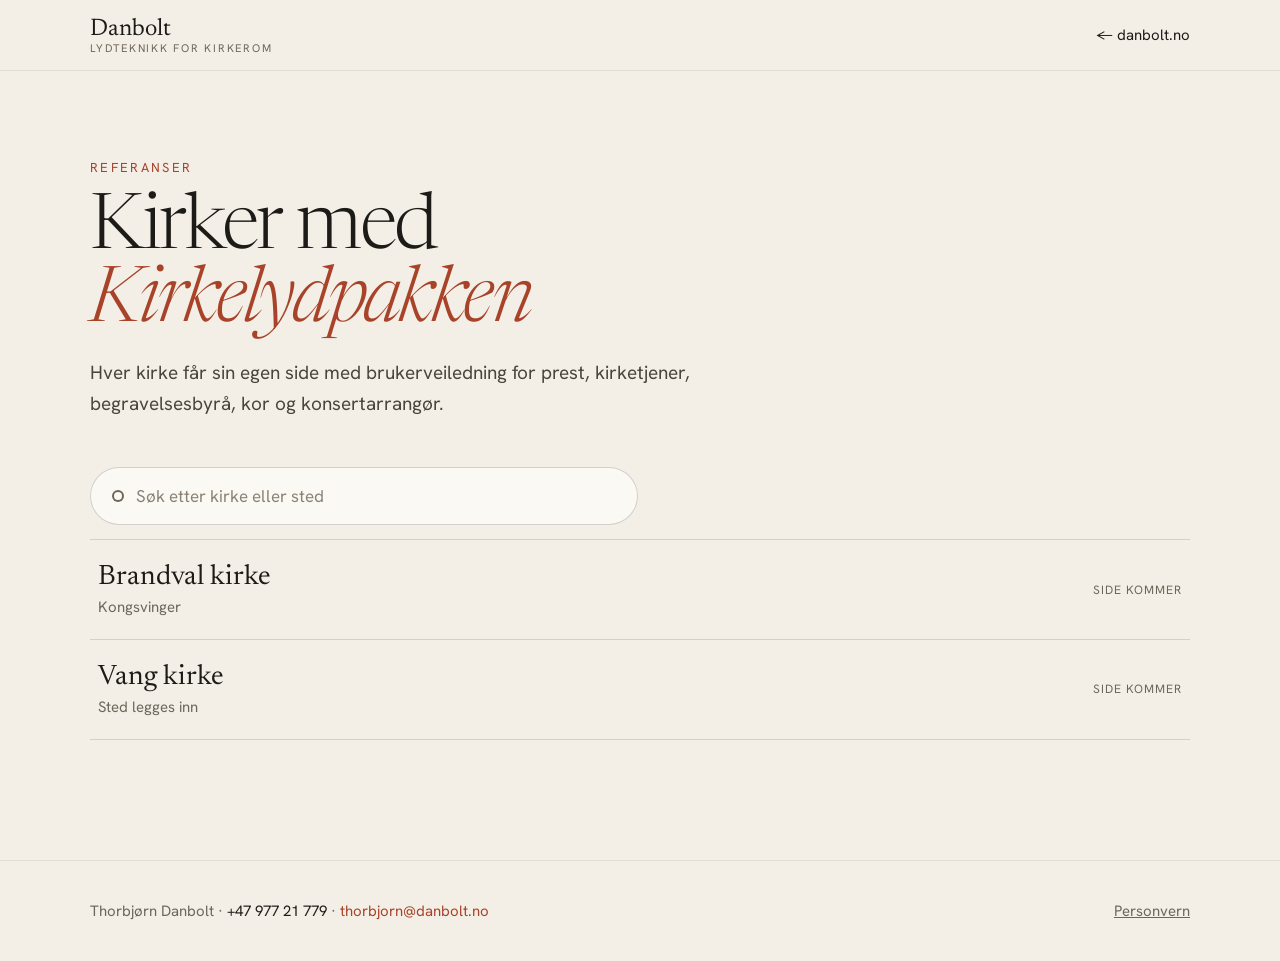
==== index.html @ d250169a "Legg til forside og netlify.toml" ====
<!DOCTYPE html>
<html lang="nb">
<head>
<meta charset="utf-8">
<meta name="viewport" content="width=device-width, initial-scale=1">
<title>Kirker med Kirkelydpakken | Danbolt</title>
<meta name="description" content="Oversikt over kirker med lydanlegg fra Danbolt. Hver kirke har egen side med brukerveiledning og teknisk informasjon.">
<link rel="canonical" href="https://kirker.danbolt.no/">
<meta name="theme-color" content="#f3efe6">
<link rel="preconnect" href="https://fonts.googleapis.com">
<link rel="preconnect" href="https://fonts.gstatic.com" crossorigin>
<link href="https://fonts.googleapis.com/css2?family=Newsreader:ital,opsz,wght@0,6..72,300;0,6..72,400;1,6..72,300;1,6..72,400&family=Hanken+Grotesk:wght@400;500;600&display=swap" rel="stylesheet">
<style>
body{margin:0;background:#f3efe6;color:#1d1b17;font-family:'Hanken Grotesk',sans-serif;-webkit-font-smoothing:antialiased}
a{color:#a8432a;text-decoration:none}
a:hover{color:#7a2e1b}
input::placeholder{color:#8a8274}
input[type=search]::-webkit-search-cancel-button{display:none}
.rad:hover{background:#ebe5d9}
</style>
</head>
<body>
<header style="border-bottom:1px solid rgba(29,27,23,.08)">
  <div style="max-width:1100px;margin:0 auto;padding:16px 32px;display:flex;flex-wrap:wrap;justify-content:space-between;align-items:center;gap:14px">
    <a href="https://danbolt.no/" style="display:flex;flex-direction:column;color:#1d1b17;line-height:1.1"><span style="font-family:'Newsreader',serif;font-size:24px">Danbolt</span><span style="font-size:11px;letter-spacing:.16em;text-transform:uppercase;color:#6d665b">Lydteknikk for kirkerom</span></a>
    <a href="https://danbolt.no/" style="font-size:15px;color:#1d1b17">← danbolt.no</a>
  </div>
</header>

<main style="max-width:1100px;margin:0 auto;padding:88px 32px 120px;display:flex;flex-direction:column;gap:48px">
  <div style="display:flex;flex-direction:column;gap:18px;max-width:720px">
    <span style="font-size:13px;letter-spacing:.18em;text-transform:uppercase;color:#a8432a">Referanser</span>
    <h1 style="font-family:'Newsreader',serif;font-weight:300;font-size:clamp(48px,6vw,88px);line-height:.95;letter-spacing:-.03em;margin:0;text-wrap:balance">Kirker med <em style="color:#a8432a">Kirkelydpakken</em></h1>
    <p style="font-size:19px;line-height:1.6;color:#4a453c;margin:0;text-wrap:pretty">Hver kirke får sin egen side med brukerveiledning for prest, kirketjener, begravelsesbyrå, kor og konsertarrangør.</p>
  </div>

  <div style="display:flex;flex-direction:column;gap:14px">
    <label style="display:flex;align-items:center;gap:12px;background:#fbf9f4;border-radius:999px;padding:4px 6px 4px 22px;box-shadow:inset 0 0 0 1px rgba(29,27,23,.18);max-width:520px">
      <span style="width:12px;height:12px;border-radius:50%;box-shadow:inset 0 0 0 2px #6d665b;flex:none"></span>
      <input id="sok" type="search" aria-label="Søk etter kirke eller sted" placeholder="Søk etter kirke eller sted" style="flex:1;min-width:0;border:0;outline:0;background:transparent;font:400 17px 'Hanken Grotesk',sans-serif;color:#1d1b17;padding:14px 0">
    </label>
    <div style="display:flex;flex-direction:column;border-top:1px solid rgba(29,27,23,.15)">
      <div class="kirke" data-sok="brandval kirke kongsvinger" style="display:grid;grid-template-columns:minmax(0,1fr) auto;gap:6px 16px;align-items:center;padding:22px 8px;border-bottom:1px solid rgba(29,27,23,.15)">
        <span style="display:flex;flex-direction:column;gap:4px"><span style="font-family:'Newsreader',serif;font-size:28px;line-height:1.1">Brandval kirke</span><span style="font-size:15px;color:#6d665b">Kongsvinger</span></span>
        <span style="font-size:12px;letter-spacing:.08em;text-transform:uppercase;color:#6d665b">Side kommer</span>
      </div>
      <div class="kirke" data-sok="vang kirke" style="display:grid;grid-template-columns:minmax(0,1fr) auto;gap:6px 16px;align-items:center;padding:22px 8px;border-bottom:1px solid rgba(29,27,23,.15)">
        <span style="display:flex;flex-direction:column;gap:4px"><span style="font-family:'Newsreader',serif;font-size:28px;line-height:1.1">Vang kirke</span><span style="font-size:15px;color:#6d665b">Sted legges inn</span></span>
        <span style="font-size:12px;letter-spacing:.08em;text-transform:uppercase;color:#6d665b">Side kommer</span>
      </div>
      <!-- Når en kirkeside er klar: bytt <div class="kirke"> til <a class="kirke rad" href="/brandval-kirke/" style="...;color:#1d1b17"> og "Side kommer" til en pil → -->
      <span id="ingen" hidden style="padding:20px 8px;font-size:16px;color:#6d665b">Ingen kirker passer søket.</span>
    </div>
  </div>
</main>

<footer style="border-top:1px solid rgba(29,27,23,.08)">
  <div style="max-width:1100px;margin:0 auto;padding:40px 32px;display:flex;flex-wrap:wrap;justify-content:space-between;gap:12px 32px;font-size:15px;color:#6d665b">
    <span>Thorbjørn Danbolt · <a href="tel:+4797721779" style="color:#1d1b17">+47 977 21 779</a> · <a href="mailto:thorbjorn@danbolt.no">thorbjorn@danbolt.no</a></span>
    <a href="https://danbolt.no/personvern/" style="color:#6d665b;text-decoration:underline">Personvern</a>
  </div>
</footer>
<script>
var sok=document.getElementById('sok'),kirker=document.querySelectorAll('.kirke'),ingen=document.getElementById('ingen');
sok.addEventListener('input',function(){var q=sok.value.trim().toLowerCase(),n=0;kirker.forEach(function(k){var v=!q||k.dataset.sok.indexOf(q)>-1;k.style.display=v?'':'none';if(v)n++;});ingen.hidden=n>0;});
</script>
</body>
</html>
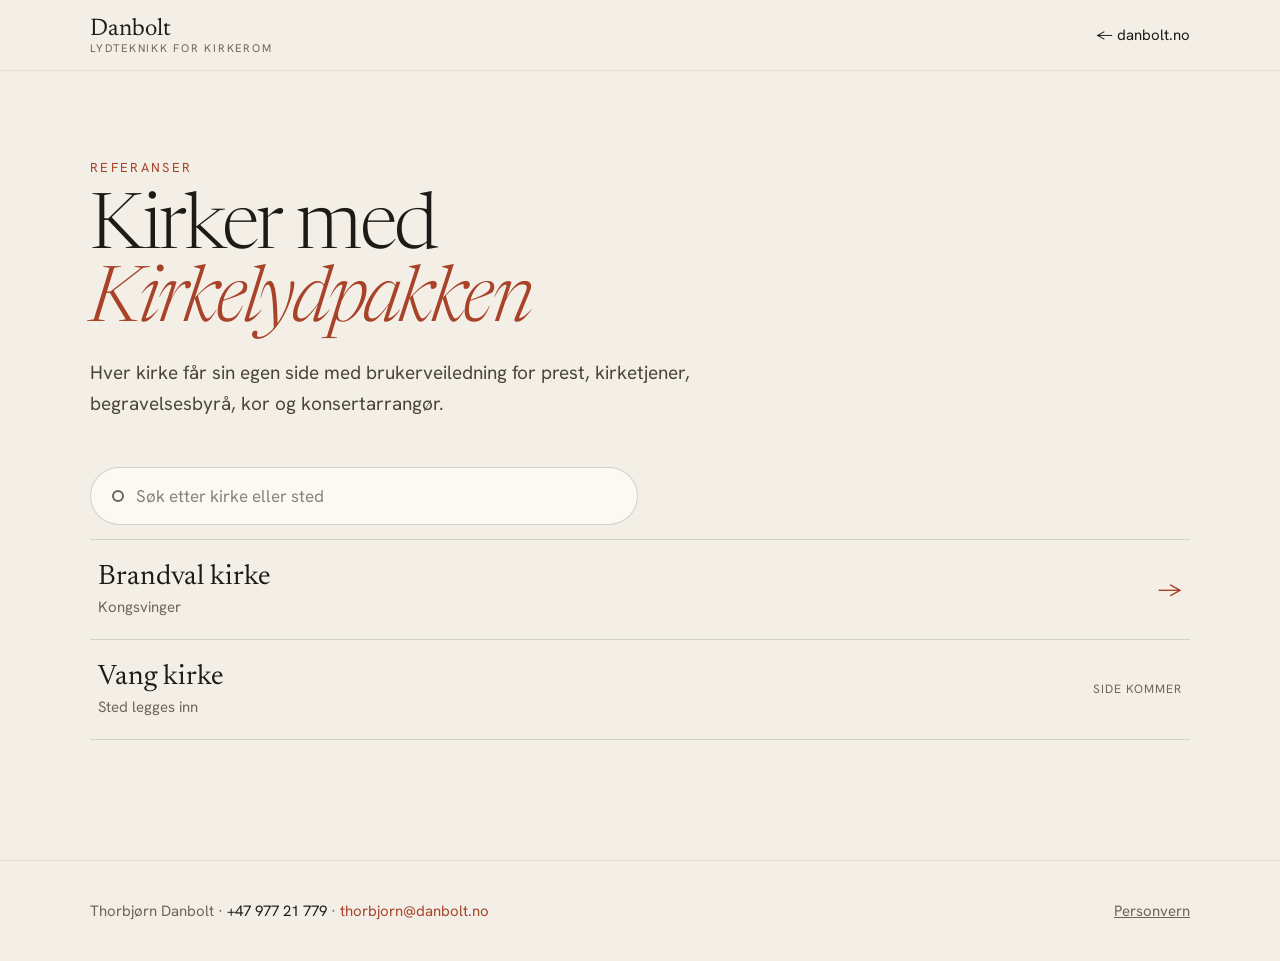
==== commit bd3a69b2: "Add files via upload" ====
--- a/index.html
+++ b/index.html
@@ -40,10 +40,10 @@
       <input id="sok" type="search" aria-label="Søk etter kirke eller sted" placeholder="Søk etter kirke eller sted" style="flex:1;min-width:0;border:0;outline:0;background:transparent;font:400 17px 'Hanken Grotesk',sans-serif;color:#1d1b17;padding:14px 0">
     </label>
     <div style="display:flex;flex-direction:column;border-top:1px solid rgba(29,27,23,.15)">
-      <div class="kirke" data-sok="brandval kirke kongsvinger" style="display:grid;grid-template-columns:minmax(0,1fr) auto;gap:6px 16px;align-items:center;padding:22px 8px;border-bottom:1px solid rgba(29,27,23,.15)">
+      <a class="kirke rad" href="/brandval-kirke/" data-sok="brandval kirke kongsvinger" style="display:grid;grid-template-columns:minmax(0,1fr) auto;gap:6px 16px;align-items:center;padding:22px 8px;border-bottom:1px solid rgba(29,27,23,.15);color:#1d1b17">
         <span style="display:flex;flex-direction:column;gap:4px"><span style="font-family:'Newsreader',serif;font-size:28px;line-height:1.1">Brandval kirke</span><span style="font-size:15px;color:#6d665b">Kongsvinger</span></span>
-        <span style="font-size:12px;letter-spacing:.08em;text-transform:uppercase;color:#6d665b">Side kommer</span>
-      </div>
+        <span style="font-size:22px;color:#a8432a">→</span>
+      </a>
       <div class="kirke" data-sok="vang kirke" style="display:grid;grid-template-columns:minmax(0,1fr) auto;gap:6px 16px;align-items:center;padding:22px 8px;border-bottom:1px solid rgba(29,27,23,.15)">
         <span style="display:flex;flex-direction:column;gap:4px"><span style="font-family:'Newsreader',serif;font-size:28px;line-height:1.1">Vang kirke</span><span style="font-size:15px;color:#6d665b">Sted legges inn</span></span>
         <span style="font-size:12px;letter-spacing:.08em;text-transform:uppercase;color:#6d665b">Side kommer</span>
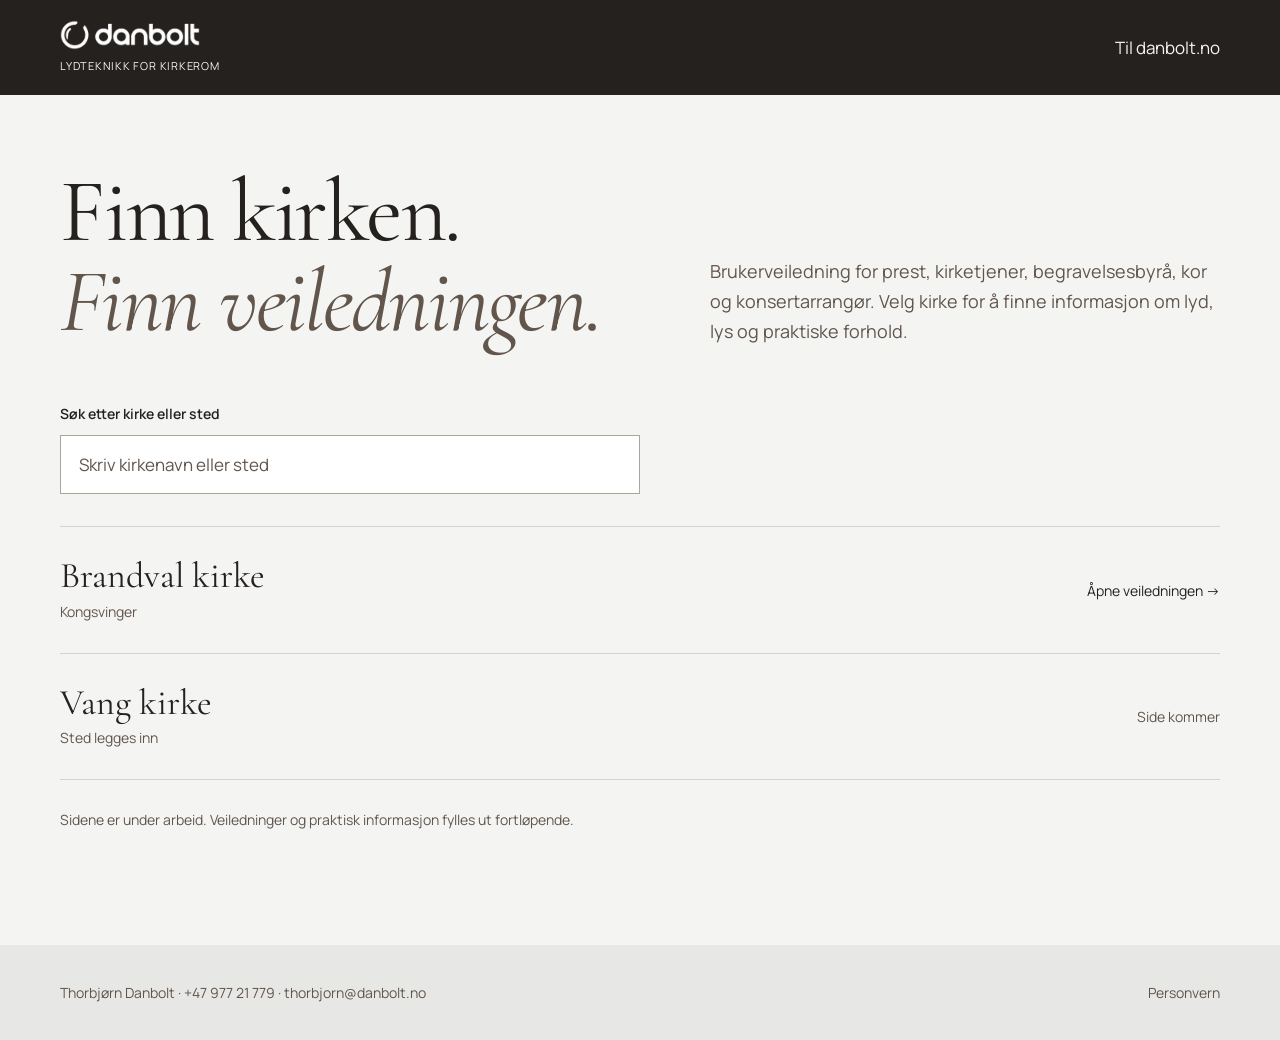
==== commit ab82b854: "Tilpass kirkeportal og veiledninger til Rom-design" ====
--- a/index.html
+++ b/index.html
@@ -1,68 +1,9 @@
-<!DOCTYPE html>
-<html lang="nb">
-<head>
-<meta charset="utf-8">
-<meta name="viewport" content="width=device-width, initial-scale=1">
-<title>Kirker med Kirkelydpakken | Danbolt</title>
-<meta name="description" content="Oversikt over kirker med lydanlegg fra Danbolt. Hver kirke har egen side med brukerveiledning og teknisk informasjon.">
-<link rel="canonical" href="https://kirker.danbolt.no/">
-<meta name="theme-color" content="#f3efe6">
-<link rel="preconnect" href="https://fonts.googleapis.com">
-<link rel="preconnect" href="https://fonts.gstatic.com" crossorigin>
-<link href="https://fonts.googleapis.com/css2?family=Newsreader:ital,opsz,wght@0,6..72,300;0,6..72,400;1,6..72,300;1,6..72,400&family=Hanken+Grotesk:wght@400;500;600&display=swap" rel="stylesheet">
-<style>
-body{margin:0;background:#f3efe6;color:#1d1b17;font-family:'Hanken Grotesk',sans-serif;-webkit-font-smoothing:antialiased}
-a{color:#a8432a;text-decoration:none}
-a:hover{color:#7a2e1b}
-input::placeholder{color:#8a8274}
-input[type=search]::-webkit-search-cancel-button{display:none}
-.rad:hover{background:#ebe5d9}
-</style>
-</head>
-<body>
-<header style="border-bottom:1px solid rgba(29,27,23,.08)">
-  <div style="max-width:1100px;margin:0 auto;padding:16px 32px;display:flex;flex-wrap:wrap;justify-content:space-between;align-items:center;gap:14px">
-    <a href="https://danbolt.no/" style="display:flex;flex-direction:column;color:#1d1b17;line-height:1.1"><span style="font-family:'Newsreader',serif;font-size:24px">Danbolt</span><span style="font-size:11px;letter-spacing:.16em;text-transform:uppercase;color:#6d665b">Lydteknikk for kirkerom</span></a>
-    <a href="https://danbolt.no/" style="font-size:15px;color:#1d1b17">← danbolt.no</a>
-  </div>
-</header>
-
-<main style="max-width:1100px;margin:0 auto;padding:88px 32px 120px;display:flex;flex-direction:column;gap:48px">
-  <div style="display:flex;flex-direction:column;gap:18px;max-width:720px">
-    <span style="font-size:13px;letter-spacing:.18em;text-transform:uppercase;color:#a8432a">Referanser</span>
-    <h1 style="font-family:'Newsreader',serif;font-weight:300;font-size:clamp(48px,6vw,88px);line-height:.95;letter-spacing:-.03em;margin:0;text-wrap:balance">Kirker med <em style="color:#a8432a">Kirkelydpakken</em></h1>
-    <p style="font-size:19px;line-height:1.6;color:#4a453c;margin:0;text-wrap:pretty">Hver kirke får sin egen side med brukerveiledning for prest, kirketjener, begravelsesbyrå, kor og konsertarrangør.</p>
-  </div>
-
-  <div style="display:flex;flex-direction:column;gap:14px">
-    <label style="display:flex;align-items:center;gap:12px;background:#fbf9f4;border-radius:999px;padding:4px 6px 4px 22px;box-shadow:inset 0 0 0 1px rgba(29,27,23,.18);max-width:520px">
-      <span style="width:12px;height:12px;border-radius:50%;box-shadow:inset 0 0 0 2px #6d665b;flex:none"></span>
-      <input id="sok" type="search" aria-label="Søk etter kirke eller sted" placeholder="Søk etter kirke eller sted" style="flex:1;min-width:0;border:0;outline:0;background:transparent;font:400 17px 'Hanken Grotesk',sans-serif;color:#1d1b17;padding:14px 0">
-    </label>
-    <div style="display:flex;flex-direction:column;border-top:1px solid rgba(29,27,23,.15)">
-      <a class="kirke rad" href="/brandval-kirke/" data-sok="brandval kirke kongsvinger" style="display:grid;grid-template-columns:minmax(0,1fr) auto;gap:6px 16px;align-items:center;padding:22px 8px;border-bottom:1px solid rgba(29,27,23,.15);color:#1d1b17">
-        <span style="display:flex;flex-direction:column;gap:4px"><span style="font-family:'Newsreader',serif;font-size:28px;line-height:1.1">Brandval kirke</span><span style="font-size:15px;color:#6d665b">Kongsvinger</span></span>
-        <span style="font-size:22px;color:#a8432a">→</span>
-      </a>
-      <div class="kirke" data-sok="vang kirke" style="display:grid;grid-template-columns:minmax(0,1fr) auto;gap:6px 16px;align-items:center;padding:22px 8px;border-bottom:1px solid rgba(29,27,23,.15)">
-        <span style="display:flex;flex-direction:column;gap:4px"><span style="font-family:'Newsreader',serif;font-size:28px;line-height:1.1">Vang kirke</span><span style="font-size:15px;color:#6d665b">Sted legges inn</span></span>
-        <span style="font-size:12px;letter-spacing:.08em;text-transform:uppercase;color:#6d665b">Side kommer</span>
-      </div>
-      <!-- Når en kirkeside er klar: bytt <div class="kirke"> til <a class="kirke rad" href="/brandval-kirke/" style="...;color:#1d1b17"> og "Side kommer" til en pil → -->
-      <span id="ingen" hidden style="padding:20px 8px;font-size:16px;color:#6d665b">Ingen kirker passer søket.</span>
-    </div>
-  </div>
-</main>
-
-<footer style="border-top:1px solid rgba(29,27,23,.08)">
-  <div style="max-width:1100px;margin:0 auto;padding:40px 32px;display:flex;flex-wrap:wrap;justify-content:space-between;gap:12px 32px;font-size:15px;color:#6d665b">
-    <span>Thorbjørn Danbolt · <a href="tel:+4797721779" style="color:#1d1b17">+47 977 21 779</a> · <a href="mailto:thorbjorn@danbolt.no">thorbjorn@danbolt.no</a></span>
-    <a href="https://danbolt.no/personvern/" style="color:#6d665b;text-decoration:underline">Personvern</a>
-  </div>
-</footer>
-<script>
+<!doctype html><html lang="nb"><head><meta charset="utf-8"><meta name="viewport" content="width=device-width,initial-scale=1"><title>Kirker med Kirkelydpakken | Danbolt</title><meta name="description" content="Finn kirken og brukerveiledningen for lyd, lys og praktisk informasjon."><link rel="canonical" href="https://kirker.danbolt.no/"><meta name="theme-color" content="#25211f"><link rel="stylesheet" href="/rom.css"></head><body>
+<header><div style="display:flex;align-items:center;justify-content:space-between;gap:24px;margin:auto"><a class="brand" href="https://danbolt.no/"><img src="/danbolt-rom-logo.png" alt="Danbolt"><small>LYDTEKNIKK FOR KIRKEROM</small></a><a href="https://danbolt.no/">Til danbolt.no</a></div></header>
+<main class="portal"><div class="portal-intro"><h1>Finn kirken.<br><em>Finn veiledningen.</em></h1><p>Brukerveiledning for prest, kirketjener, begravelsesbyrå, kor og konsertarrangør. Velg kirke for å finne informasjon om lyd, lys og praktiske forhold.</p></div>
+<label class="church-search"><span>Søk etter kirke eller sted</span><input id="sok" type="search" placeholder="Skriv kirkenavn eller sted" autocomplete="off" aria-controls="kirkene"></label>
+<div id="kirkene" class="church-list"><a class="kirke church-row" href="/brandval-kirke/" data-sok="brandval kirke kongsvinger"><span><strong>Brandval kirke</strong><small>Kongsvinger</small></span><span class="row-action">Åpne veiledningen <span aria-hidden="true">→</span></span></a><div class="kirke church-row pending" data-sok="vang kirke"><span><strong>Vang kirke</strong><small>Sted legges inn</small></span><span class="row-action">Side kommer</span></div><p id="ingen" class="portal-empty" role="status" hidden>Ingen kirker passer søket. Prøv et annet kirkenavn eller sted.</p></div><p class="portal-note">Sidene er under arbeid. Veiledninger og praktisk informasjon fylles ut fortløpende.</p></main>
+<footer><div class="portal-footer"><span>Thorbjørn Danbolt · <a href="tel:+4797721779">+47 977 21 779</a> · <a href="mailto:thorbjorn@danbolt.no">thorbjorn@danbolt.no</a></span><a href="https://danbolt.no/personvern/">Personvern</a></div></footer><script>
 var sok=document.getElementById('sok'),kirker=document.querySelectorAll('.kirke'),ingen=document.getElementById('ingen');
 sok.addEventListener('input',function(){var q=sok.value.trim().toLowerCase(),n=0;kirker.forEach(function(k){var v=!q||k.dataset.sok.indexOf(q)>-1;k.style.display=v?'':'none';if(v)n++;});ingen.hidden=n>0;});
-</script>
-</body>
-</html>
+</script></body></html>
--- a/rom.css
+++ b/rom.css
@@ -0,0 +1,68 @@
+@font-face {
+  font-family: 'Cormorant Garamond';
+  font-style: italic;
+  font-weight: 400;
+  font-display: swap;
+  src: url([data-uri]